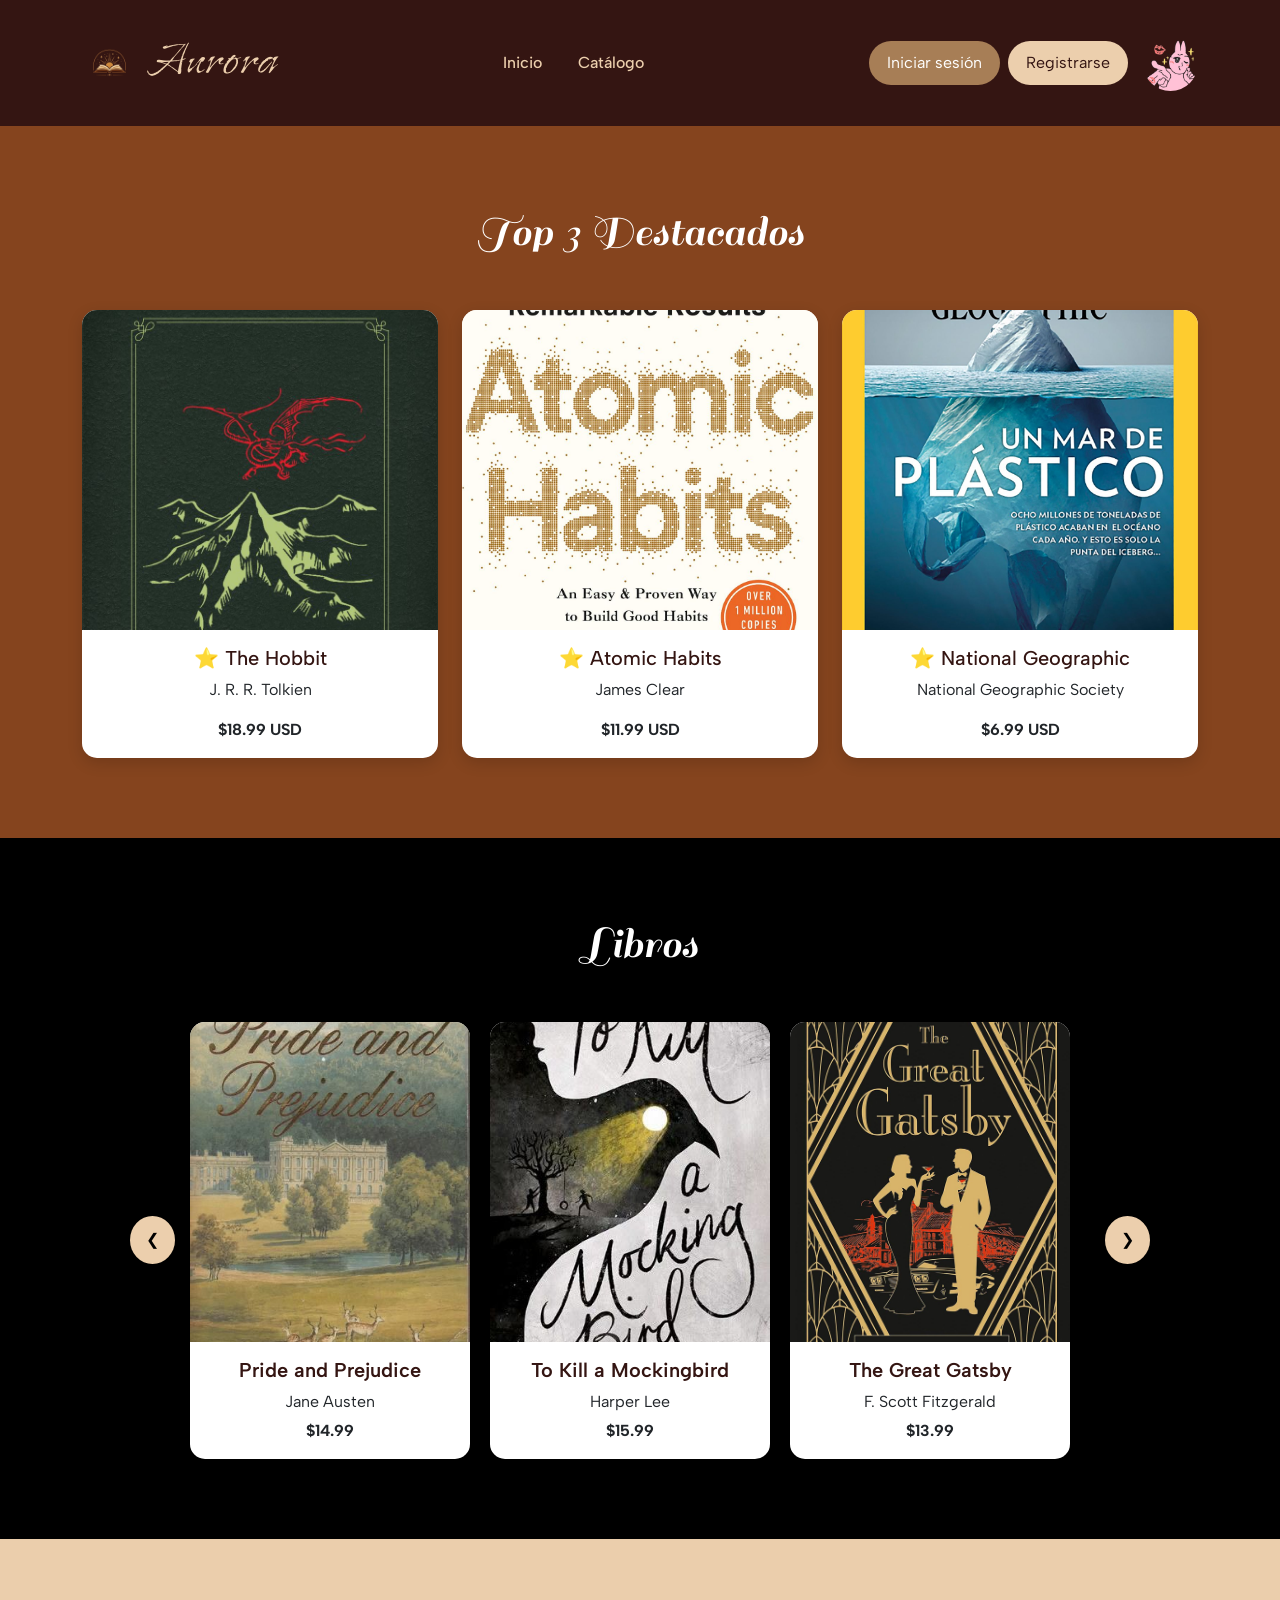
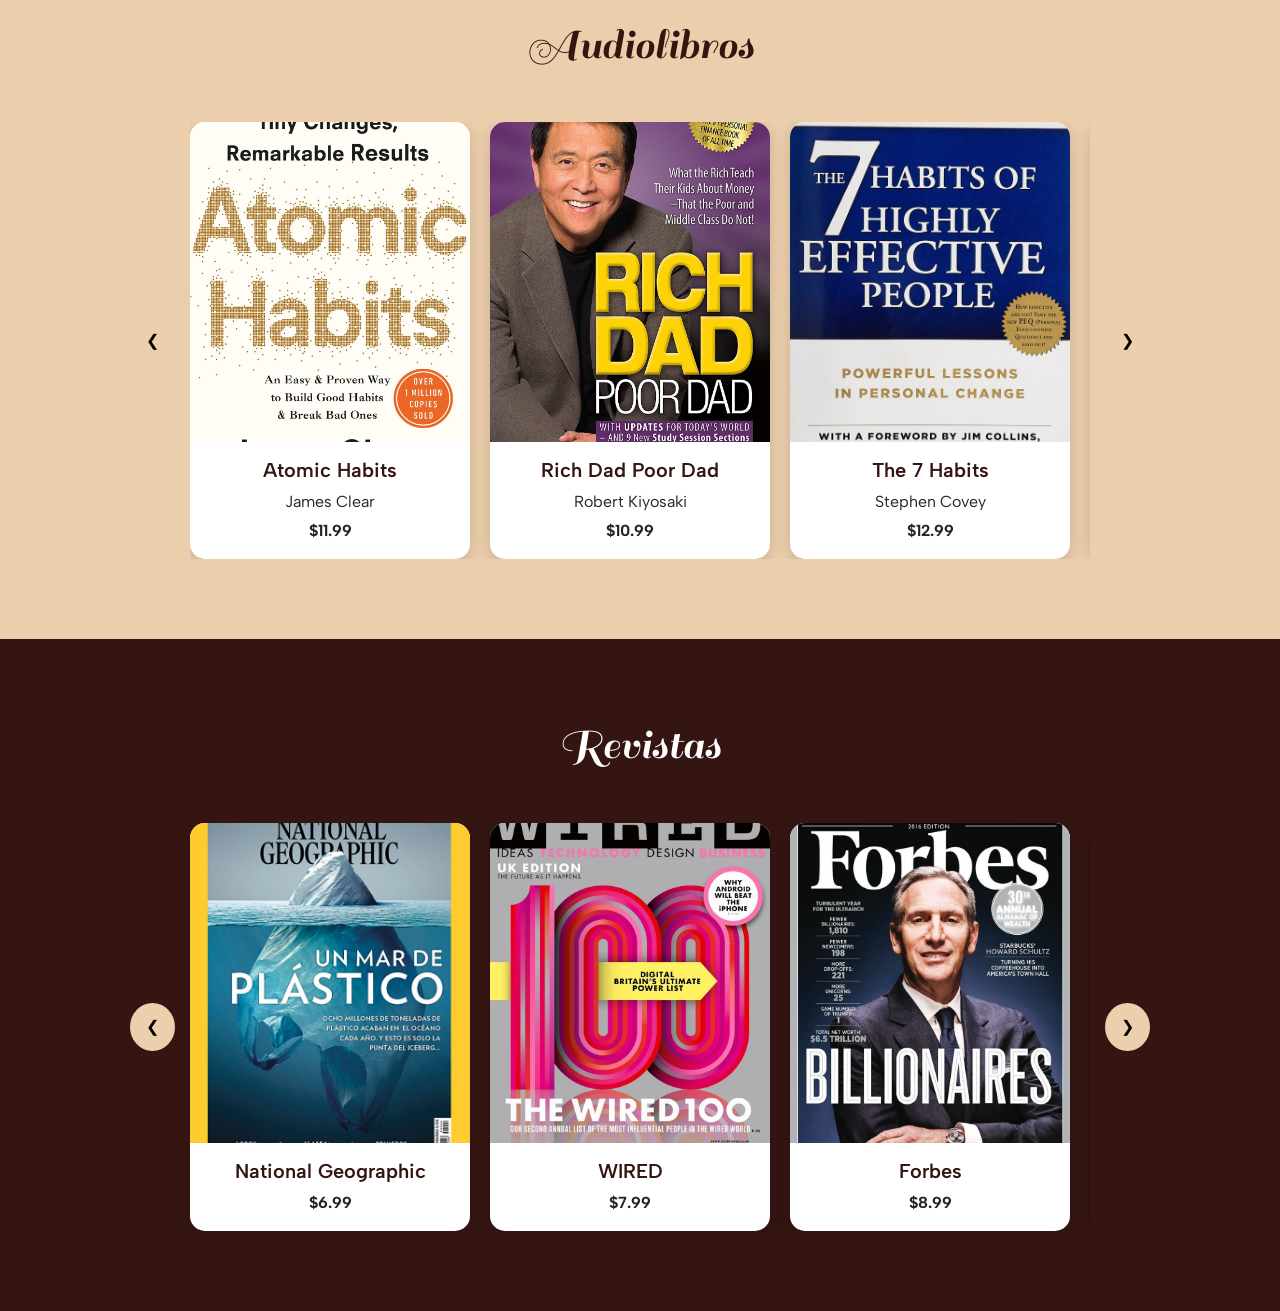
==== paginas/catalogo.html @ 2982da63 "Add files via upload" ====
<!DOCTYPE html>

<html lang="es">

<head>
    <meta charset="UTF-8">
    <meta name="viewport" content="width=device-width, initial-scale=1.0">
    <title>Catálogo - Aurora</title>


<link href="https://cdn.jsdelivr.net/npm/bootstrap@5.3.7/dist/css/bootstrap.min.css" rel="stylesheet">

<link href="https://fonts.googleapis.com/css2?family=Albert+Sans:wght@300;400;500;600&family=Island+Moments&family=Sail&display=swap" rel="stylesheet">

<link rel="stylesheet" href="../css/styles.css">


</head>

<body>

<header class="header">
    <div class="container">


    <nav class="navbar navbar-expand-lg">

        <img src="../assets/imagenes/img1.png" class="logo-img" alt="logo">

        <a class="logo" href="../index.html">
            Aurora
        </a>

        <div class="collapse navbar-collapse justify-content-center">
            <ul class="navbar-nav">

                <li class="nav-item">
                    <a class="nav-link" href="../index.html">
                        Inicio
                    </a>
                </li>

                <li class="nav-item">
                    <a class="nav-link" href="#">
                        Catálogo
                    </a>
                </li>

            </ul>
        </div>

        <div class="d-flex gap-2">
            <a href="login.html" class="btn-login">Iniciar sesión</a>
            <a href="registro.html" class="btn-registro">Registrarse</a>
        </div>

        <img src="../assets/imagenes/img2.png" class="perfil-img" alt="perfil">

    </nav>

</div>


</header>

<section class="top3">
    <div class="container">


    <h2 class="titulo-seccion text-white">
        Top 3 Destacados
    </h2>

    <div class="row g-4">

        <div class="col-md-4">
            <div class="card">
                <img src="../assets/imagenes/imagen6.jpg" class="card-img-top">
                <div class="card-body">
                    <h5>⭐ The Hobbit</h5>
                    <p>J. R. R. Tolkien</p>
                    <strong>$18.99 USD</strong>
                </div>
            </div>
        </div>

        <div class="col-md-4">
            <div class="card">
                <img src="../assets/imagenes/imagen11.jpg" class="card-img-top">
                <div class="card-body">
                    <h5>⭐ Atomic Habits</h5>
                    <p>James Clear</p>
                    <strong>$11.99 USD</strong>
                </div>
            </div>
        </div>

        <div class="col-md-4">
            <div class="card">
                <img src="../assets/imagenes/imagen21.jpg" class="card-img-top">
                <div class="card-body">
                    <h5>⭐ National Geographic</h5>
                    <p>National Geographic Society</p>
                    <strong>$6.99 USD</strong>
                </div>
            </div>
        </div>

    </div>

</div>


</section>

<section class="libros">
    <div class="container">


    <h2 class="titulo-seccion text-white">
        Libros
    </h2>

    <div class="catalogo-container">

        <button class="arrow" onclick="moverCatalogo('libros',-1)">&#10094;</button>

        <div class="catalogo-viewport">

            <div class="catalogo-track libros-track">

                <div class="catalogo-card libros-card">
                    <div class="card">
                        <img src="../assets/imagenes/imagen1.jpg" class="card-img-top">
                        <div class="card-body">
                            <h5>Pride and Prejudice</h5>
                            <p>Jane Austen</p>
                            <strong>$14.99</strong>
                        </div>
                    </div>
                </div>

                <div class="catalogo-card libros-card">
                    <div class="card">
                        <img src="../assets/imagenes/imagen2.jpg" class="card-img-top">
                        <div class="card-body">
                            <h5>To Kill a Mockingbird</h5>
                            <p>Harper Lee</p>
                            <strong>$15.99</strong>
                        </div>
                    </div>
                </div>

                <div class="catalogo-card libros-card">
                    <div class="card">
                        <img src="../assets/imagenes/imagen3.jpg" class="card-img-top">
                        <div class="card-body">
                            <h5>The Great Gatsby</h5>
                            <p>F. Scott Fitzgerald</p>
                            <strong>$13.99</strong>
                        </div>
                    </div>
                </div>

                <div class="catalogo-card libros-card">
                    <div class="card">
                        <img src="../assets/imagenes/imagen4.jpg" class="card-img-top">
                        <div class="card-body">
                            <h5>1984</h5>
                            <p>George Orwell</p>
                            <strong>$15.99</strong>
                        </div>
                    </div>
                </div>

                <div class="catalogo-card libros-card">
                    <div class="card">
                        <img src="../assets/imagenes/imagen5.jpg" class="card-img-top">
                        <div class="card-body">
                            <h5>The Hobbit</h5>
                            <p>J. R. R. Tolkien</p>
                            <strong>$18.99</strong>
                        </div>
                    </div>
                </div>

            </div>

        </div>

        <button class="arrow" onclick="moverCatalogo('libros',1)">&#10095;</button>

    </div>

</div>


</section>

<section class="audiolibros">
    <div class="container">


    <h2 class="titulo-seccion">
        Audiolibros
    </h2>

    <div class="catalogo-container">

        <button class="arrow" onclick="moverCatalogo('audio',-1)">&#10094;</button>

        <div class="catalogo-viewport">

            <div class="catalogo-track audio-track">

                <div class="catalogo-card audio-card"><div class="card"><img src="../assets/imagenes/imagen11.jpg" class="card-img-top"><div class="card-body"><h5>Atomic Habits</h5><p>James Clear</p><strong>$11.99</strong></div></div></div>

                <div class="catalogo-card audio-card"><div class="card"><img src="../assets/imagenes/imagen12.jpg" class="card-img-top"><div class="card-body"><h5>Rich Dad Poor Dad</h5><p>Robert Kiyosaki</p><strong>$10.99</strong></div></div></div>

                <div class="catalogo-card audio-card"><div class="card"><img src="../assets/imagenes/imagen13.jpg" class="card-img-top"><div class="card-body"><h5>The 7 Habits</h5><p>Stephen Covey</p><strong>$12.99</strong></div></div></div>

                <div class="catalogo-card audio-card"><div class="card"><img src="../assets/imagenes/imagen14.jpg" class="card-img-top"><div class="card-body"><h5>Thinking Fast and Slow</h5><p>Daniel Kahneman</p><strong>$14.99</strong></div></div></div>

                <div class="catalogo-card audio-card"><div class="card"><img src="../assets/imagenes/imagen15.jpg" class="card-img-top"><div class="card-body"><h5>Deep Work</h5><p>Cal Newport</p><strong>$12.99</strong></div></div></div>

            </div>

        </div>

        <button class="arrow" onclick="moverCatalogo('audio',1)">&#10095;</button>

    </div>

</div>


</section>

<section class="revistas">
    <div class="container">


    <h2 class="titulo-seccion text-white">
        Revistas
    </h2>

    <div class="catalogo-container">

        <button class="arrow" onclick="moverCatalogo('revistas',-1)">&#10094;</button>

        <div class="catalogo-viewport">

            <div class="catalogo-track revistas-track">

                <div class="catalogo-card revistas-card"><div class="card"><img src="../assets/imagenes/imagen21.jpg" class="card-img-top"><div class="card-body"><h5>National Geographic</h5><strong>$6.99</strong></div></div></div>

                <div class="catalogo-card revistas-card"><div class="card"><img src="../assets/imagenes/imagen22.jpg" class="card-img-top"><div class="card-body"><h5>WIRED</h5><strong>$7.99</strong></div></div></div>

                <div class="catalogo-card revistas-card"><div class="card"><img src="../assets/imagenes/imagen23.jpg" class="card-img-top"><div class="card-body"><h5>Forbes</h5><strong>$8.99</strong></div></div></div>

                <div class="catalogo-card revistas-card"><div class="card"><img src="../assets/imagenes/imagen24.jpg" class="card-img-top"><div class="card-body"><h5>The Economist</h5><strong>$9.99</strong></div></div></div>

                <div class="catalogo-card revistas-card"><div class="card"><img src="../assets/imagenes/imagen25.jpg" class="card-img-top"><div class="card-body"><h5>Vogue</h5><strong>$7.99</strong></div></div></div>

            </div>

        </div>

        <button class="arrow" onclick="moverCatalogo('revistas',1)">&#10095;</button>

    </div>

</div>


</section>

<script src="../js/java.js"></script>

<script src="https://cdn.jsdelivr.net/npm/bootstrap@5.3.7/dist/js/bootstrap.bundle.min.js"></script>

</body>
</html>
---- css/styles.css ----
@import url('https://fonts.googleapis.com/css2?family=Island+Moments&family=Sail&display=swap');

*{
    margin:0;
    padding:0;
    box-sizing:border-box;
}

html{
    scroll-behavior:smooth;
}

body{
    font-family:Arial, sans-serif;
    overflow-x:hidden;
}

.logo{
    font-family:'Island Moments', cursive;
    font-size:60px;
    color:#ECCFAD;
    text-decoration:none;
}

h1,h2,h3,.titulo-seccion{
    font-family:'Sail', cursive;
}

.header{
    background:#341512;
    padding:10px 0;
    position:sticky;
    top:0;
    z-index:1000;
}

.nav-link{
    color:#ECCFAD !important;
    margin:0 10px;
    font-weight:500;
}

.logo-img{
    width:55px;
    height:55px;
    border-radius:50%;
    object-fit:cover;
    margin-right:10px;
}

.perfil-img{
    width:55px;
    height:55px;
    border-radius:50%;
    object-fit:cover;
    margin-left:15px;
}

.btn-login{
    background:#A77E56;
    color:white;
    border:none;
    border-radius:25px;
    padding:10px 18px;
    text-decoration:none;
}

.btn-login:hover{
    background:#8d6743;
    color:white;
}

.btn-registro{
    background:#ECCFAD;
    color:#341512;
    border:none;
    border-radius:25px;
    padding:10px 18px;
    text-decoration:none;
}

.btn-registro:hover{
    background:#e1bc90;
    color:#341512;
}

.hero{
    background-image:url("../assets/imagenes/img3.jpg");
    background-size:cover;
    background-position:center;
    min-height:85vh;
}

.overlay{
    background:rgba(0,0,0,0.45);
    min-height:85vh;
    display:flex;
    align-items:center;
}

.hero-content{
    color:white;
}

.hero-content h1{
    font-size:4rem;
    max-width:700px;
    margin-bottom:20px;
}

.hero-content p{
    font-size:1.3rem;
    max-width:500px;
    margin-bottom:25px;
}

.btn-explorar{
    background:#341512;
    color:white;
    border:none;
    padding:12px 25px;
    border-radius:30px;
    font-weight:600;
}

.beneficios{
    background:#ECCFAD;
    padding:100px 0;
}

.imagenes-beneficios{
    display:flex;
    gap:20px;
    justify-content:center;
    align-items:flex-start;
}

.imagenes-beneficios img{
    width:45%;
    height:360px;
    object-fit:cover;
    border-radius:15px;
}

.imagenes-beneficios img:first-child{
    transform:translateY(-30px);
}

.imagenes-beneficios img:last-child{
    transform:translateY(30px);
}

.texto-beneficios h2{
    color:#341512;
    font-size:2.5rem;
    margin-bottom:20px;
}

.texto-beneficios p{
    color:#341512;
    font-size:1.1rem;
    line-height:1.8;
}

.estadisticas{
    background:#341512;
    color:white;
    padding:90px 0;
}

.estadisticas img{
    width:120px;
    height:120px;
    border-radius:50%;
    object-fit:cover;
    margin-bottom:15px;
}

.estadisticas h3{
    font-size:2rem;
    margin-top:10px;
}

.estadisticas p{
    color:#85441E;
}

.destacados{
    background:#ECCFAD;
    padding:100px 0;
}

.titulo-seccion{
    text-align:center;
    color:#341512;
    font-size:2.8rem;
    margin-bottom:50px;
}

.card{
    border:none;
    overflow:hidden;
    border-radius:15px;
    box-shadow:0 5px 15px rgba(0,0,0,0.15);
}

.card-img-top{
    height:320px;
    object-fit:cover;
}

.card-body{
    text-align:center;
}

.card-body h5{
    color:#341512;
}

.relleno{
    background:#A77E56;
    padding:100px 0;
    color:white;
}

.relleno h2{
    font-size:3rem;
    margin-bottom:20px;
}

.relleno img{
    width:100%;
    border-radius:15px;
}

.opiniones{
    background:#150D0B;
    padding:100px 0;
}

.opiniones-container{
    display:flex;
    align-items:center;
    justify-content:center;
    gap:15px;
}

.opiniones-viewport{
    width:900px;
    overflow:hidden;
}

.opiniones-track{
    display:flex;
    gap:20px;
    transition:transform 0.5s ease;
}

.opinion-card{
    background:#ECCFAD;
    padding:25px;
    border-radius:15px;
    text-align:center;
    width:280px;
    flex-shrink:0;
}

.opinion-card img{
    width:80px;
    height:80px;
    border-radius:50%;
    object-fit:cover;
    margin-bottom:10px;
}

.opinion-card h5{
    color:#341512;
    margin-bottom:10px;
}

.opinion-card p{
    color:#341512;
}

.stars{
    color:#f5c518;
    margin-bottom:8px;
}

.arrow{
    background:#ECCFAD;
    border:none;
    padding:12px 16px;
    border-radius:50%;
    cursor:pointer;
}

.footer{
    background:#A77E56;
    padding:40px 0;
}

.footer-content{
    display:flex;
    justify-content:space-between;
    align-items:center;
}

.footer p{
    color:white;
}

.footer img{
    width:130px;
    height:130px;
    object-fit:cover;
}

.auth{
    background-image:url("../assets/imagenes/img17.jpg");
    background-size:cover;
    background-position:center;
    min-height:100vh;
    display:flex;
    justify-content:center;
    align-items:center;
    padding:20px;
}

.formulario{
    background:rgba(255,255,255,0.9);
    width:400px;
    padding:35px;
    border-radius:15px;
    display:flex;
    flex-direction:column;
    gap:15px;
}

.formulario h2{
    text-align:center;
    color:#341512;
}

.formulario input{
    padding:12px;
    border:1px solid #ccc;
    border-radius:8px;
}

.formulario button{
    background:#341512;
    color:white;
    border:none;
    padding:12px;
    border-radius:8px;
}
@import url('https://fonts.googleapis.com/css2?family=Albert+Sans:wght@300;400;500;600&family=Island+Moments&family=Sail&display=swap');

body{
font-family:'Albert Sans', sans-serif;
overflow-x:hidden;
}

h1,h2,h3,.titulo-seccion{
font-family:'Sail', cursive;
}

.top3{
background:#85441E;
padding:80px 0;
}

.top3 .titulo-seccion{
color:white;
}

.libros{
background:#000000;
padding:80px 0;
}

.libros .titulo-seccion{
color:white;
}

.audiolibros{
background:#EBCEAC;
padding:80px 0;
}

.audiolibros .titulo-seccion{
color:#341512;
}

.revistas{
background:#341512;
padding:80px 0;
}

.revistas .titulo-seccion{
color:white;
}

.catalogo-container{
display:flex;
align-items:center;
justify-content:center;
gap:15px;
}

.catalogo-viewport{
width:900px;
overflow:hidden;
}

.catalogo-track{
display:flex;
gap:20px;
transition:transform .5s ease;
}

.catalogo-card{
width:280px;
flex-shrink:0;
}

.catalogo-card .card{
height:100%;
border:none;
border-radius:15px;
overflow:hidden;
}

.catalogo-card .card-img-top{
height:320px;
object-fit:cover;
}

.catalogo-card .card-body{
text-align:center;
font-family:'Albert Sans', sans-serif;
}

.catalogo-card h5{
color:#341512;
font-weight:600;
}

.catalogo-card p{
margin-bottom:5px;
}

.precio{
color:#85441E;
font-weight:bold;
}


@media(max-width:992px){
    .hero-content h1{
        font-size:3rem;
    }

    .imagenes-beneficios{
        margin-bottom:30px;
    }

    .relleno{
        text-align:center;
    }

    .relleno img{
        margin-top:30px;
    }
}

@media(max-width:768px){
    .logo{
        font-size:45px;
    }

    .perfil-img{
        display:none;
    }

    .hero{
        min-height:70vh;
    }

    .overlay{
        min-height:70vh;
        text-align:center;
    }

    .hero-content h1{
        font-size:2.2rem;
    }

    .hero-content p{
        font-size:1rem;
    }

    .imagenes-beneficios{
        flex-direction:column;
        align-items:center;
    }

    .imagenes-beneficios img{
        width:90%;
        height:250px;
    }

    .estadisticas img{
        width:90px;
        height:90px;
    }

    .titulo-seccion{
        font-size:2rem;
    }

    .relleno h2{
        font-size:2rem;
    }

    .footer-content{
        flex-direction:column;
        text-align:center;
        gap:20px;
    }

    .formulario{
        width:90%;
    }

    .opiniones-viewport{
        width:100%;
    }

    .opinion-card{
        width:260px;
    }
    .catalogo-viewport{
    width:280px;
}

.catalogo-card{
    width:280px;
}

.opiniones-viewport{
    width:280px;
}

.opinion-card{
    width:280px;
}
.catalogo-track{
    gap:0;
}

.catalogo-card{
    width:280px;
    min-width:280px;
}

.opinion-card{
    width:280px;
    min-width:280px;
}
}
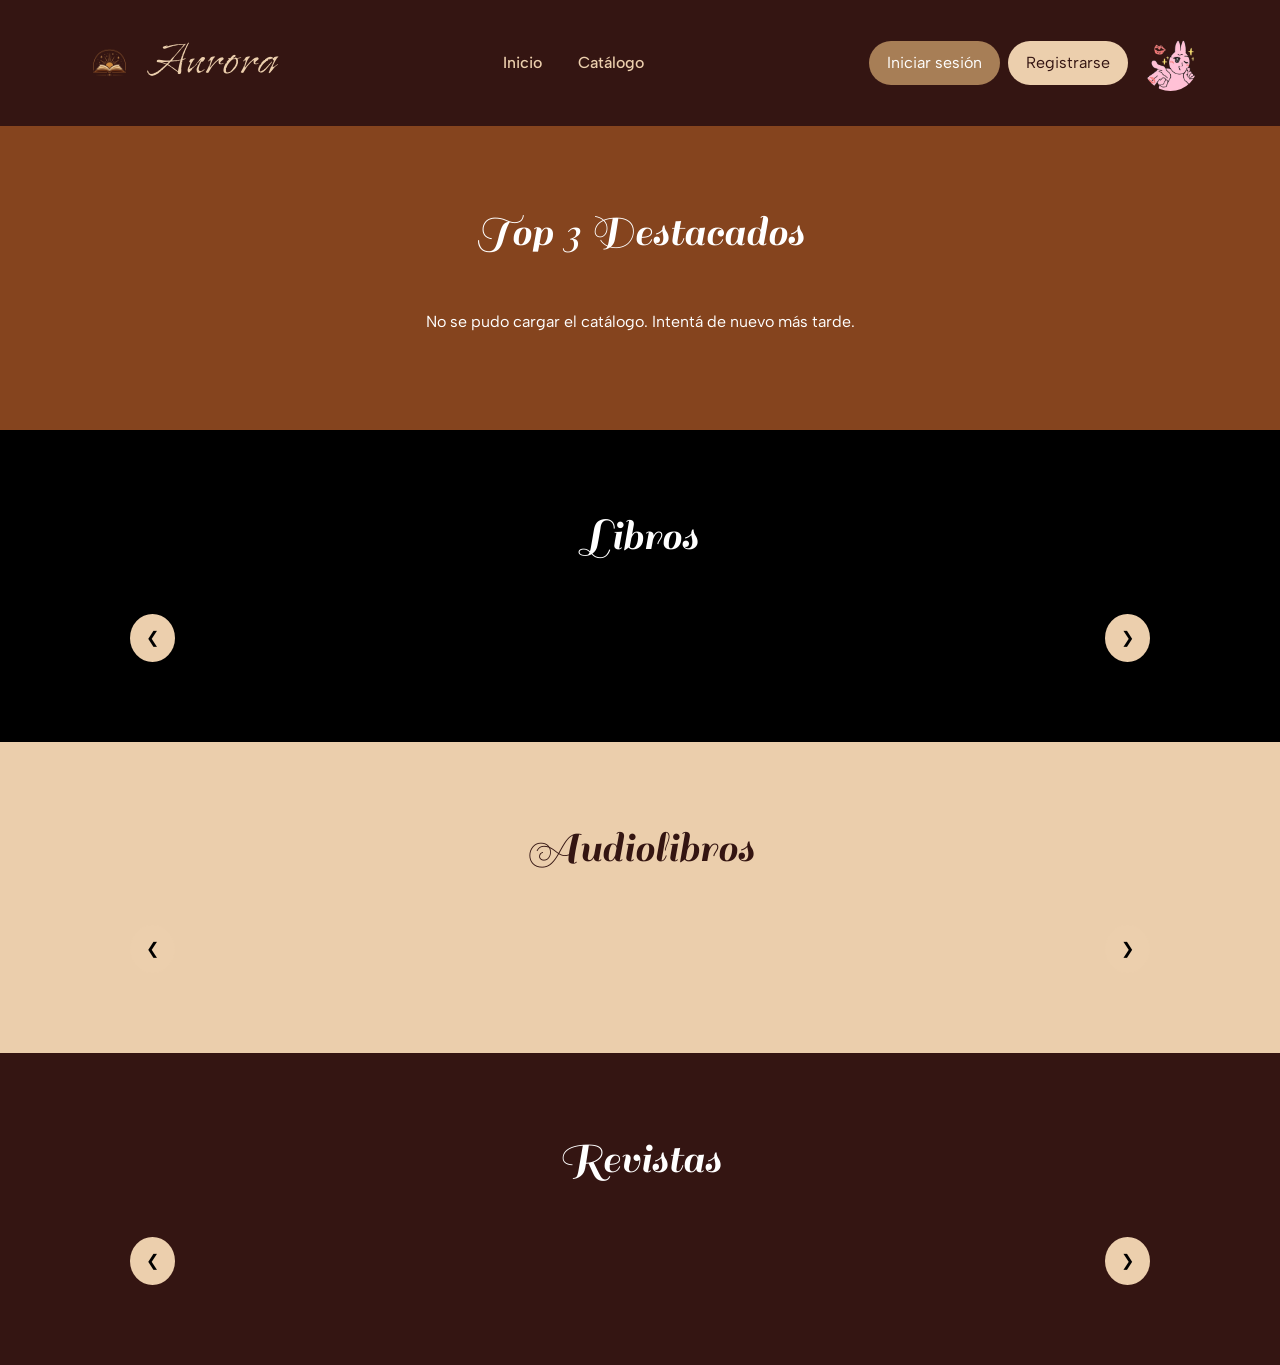
==== commit a0148eb5: "Codigo con errores......" ====
--- a/paginas/catalogo.html
+++ b/paginas/catalogo.html
@@ -1,283 +1,172 @@
-<!DOCTYPE html>
-
-<html lang="es">
-
-<head>
-    <meta charset="UTF-8">
-    <meta name="viewport" content="width=device-width, initial-scale=1.0">
-    <title>Catálogo - Aurora</title>
-
-
-<link href="https://cdn.jsdelivr.net/npm/bootstrap@5.3.7/dist/css/bootstrap.min.css" rel="stylesheet">
-
-<link href="https://fonts.googleapis.com/css2?family=Albert+Sans:wght@300;400;500;600&family=Island+Moments&family=Sail&display=swap" rel="stylesheet">
-
-<link rel="stylesheet" href="../css/styles.css">
-
-
-</head>
-
-<body>
-
-<header class="header">
-    <div class="container">
-
-
-    <nav class="navbar navbar-expand-lg">
-
-        <img src="../assets/imagenes/img1.png" class="logo-img" alt="logo">
-
-        <a class="logo" href="../index.html">
-            Aurora
-        </a>
-
-        <div class="collapse navbar-collapse justify-content-center">
-            <ul class="navbar-nav">
-
-                <li class="nav-item">
-                    <a class="nav-link" href="../index.html">
-                        Inicio
-                    </a>
-                </li>
-
-                <li class="nav-item">
-                    <a class="nav-link" href="#">
-                        Catálogo
-                    </a>
-                </li>
-
-            </ul>
-        </div>
-
-        <div class="d-flex gap-2">
-            <a href="login.html" class="btn-login">Iniciar sesión</a>
-            <a href="registro.html" class="btn-registro">Registrarse</a>
-        </div>
-
-        <img src="../assets/imagenes/img2.png" class="perfil-img" alt="perfil">
-
-    </nav>
-
-</div>
-
-
-</header>
-
-<section class="top3">
-    <div class="container">
-
-
-    <h2 class="titulo-seccion text-white">
-        Top 3 Destacados
-    </h2>
-
-    <div class="row g-4">
-
-        <div class="col-md-4">
-            <div class="card">
-                <img src="../assets/imagenes/imagen6.jpg" class="card-img-top">
-                <div class="card-body">
-                    <h5>⭐ The Hobbit</h5>
-                    <p>J. R. R. Tolkien</p>
-                    <strong>$18.99 USD</strong>
-                </div>
-            </div>
-        </div>
-
-        <div class="col-md-4">
-            <div class="card">
-                <img src="../assets/imagenes/imagen11.jpg" class="card-img-top">
-                <div class="card-body">
-                    <h5>⭐ Atomic Habits</h5>
-                    <p>James Clear</p>
-                    <strong>$11.99 USD</strong>
-                </div>
-            </div>
-        </div>
-
-        <div class="col-md-4">
-            <div class="card">
-                <img src="../assets/imagenes/imagen21.jpg" class="card-img-top">
-                <div class="card-body">
-                    <h5>⭐ National Geographic</h5>
-                    <p>National Geographic Society</p>
-                    <strong>$6.99 USD</strong>
-                </div>
-            </div>
-        </div>
-
-    </div>
-
-</div>
-
-
-</section>
-
-<section class="libros">
-    <div class="container">
-
-
-    <h2 class="titulo-seccion text-white">
-        Libros
-    </h2>
-
-    <div class="catalogo-container">
-
-        <button class="arrow" onclick="moverCatalogo('libros',-1)">&#10094;</button>
-
-        <div class="catalogo-viewport">
-
-            <div class="catalogo-track libros-track">
-
-                <div class="catalogo-card libros-card">
-                    <div class="card">
-                        <img src="../assets/imagenes/imagen1.jpg" class="card-img-top">
-                        <div class="card-body">
-                            <h5>Pride and Prejudice</h5>
-                            <p>Jane Austen</p>
-                            <strong>$14.99</strong>
-                        </div>
-                    </div>
-                </div>
-
-                <div class="catalogo-card libros-card">
-                    <div class="card">
-                        <img src="../assets/imagenes/imagen2.jpg" class="card-img-top">
-                        <div class="card-body">
-                            <h5>To Kill a Mockingbird</h5>
-                            <p>Harper Lee</p>
-                            <strong>$15.99</strong>
-                        </div>
-                    </div>
-                </div>
-
-                <div class="catalogo-card libros-card">
-                    <div class="card">
-                        <img src="../assets/imagenes/imagen3.jpg" class="card-img-top">
-                        <div class="card-body">
-                            <h5>The Great Gatsby</h5>
-                            <p>F. Scott Fitzgerald</p>
-                            <strong>$13.99</strong>
-                        </div>
-                    </div>
-                </div>
-
-                <div class="catalogo-card libros-card">
-                    <div class="card">
-                        <img src="../assets/imagenes/imagen4.jpg" class="card-img-top">
-                        <div class="card-body">
-                            <h5>1984</h5>
-                            <p>George Orwell</p>
-                            <strong>$15.99</strong>
-                        </div>
-                    </div>
-                </div>
-
-                <div class="catalogo-card libros-card">
-                    <div class="card">
-                        <img src="../assets/imagenes/imagen5.jpg" class="card-img-top">
-                        <div class="card-body">
-                            <h5>The Hobbit</h5>
-                            <p>J. R. R. Tolkien</p>
-                            <strong>$18.99</strong>
-                        </div>
-                    </div>
-                </div>
-
-            </div>
-
-        </div>
-
-        <button class="arrow" onclick="moverCatalogo('libros',1)">&#10095;</button>
-
-    </div>
-
-</div>
-
-
-</section>
-
-<section class="audiolibros">
-    <div class="container">
-
-
-    <h2 class="titulo-seccion">
-        Audiolibros
-    </h2>
-
-    <div class="catalogo-container">
-
-        <button class="arrow" onclick="moverCatalogo('audio',-1)">&#10094;</button>
-
-        <div class="catalogo-viewport">
-
-            <div class="catalogo-track audio-track">
-
-                <div class="catalogo-card audio-card"><div class="card"><img src="../assets/imagenes/imagen11.jpg" class="card-img-top"><div class="card-body"><h5>Atomic Habits</h5><p>James Clear</p><strong>$11.99</strong></div></div></div>
-
-                <div class="catalogo-card audio-card"><div class="card"><img src="../assets/imagenes/imagen12.jpg" class="card-img-top"><div class="card-body"><h5>Rich Dad Poor Dad</h5><p>Robert Kiyosaki</p><strong>$10.99</strong></div></div></div>
-
-                <div class="catalogo-card audio-card"><div class="card"><img src="../assets/imagenes/imagen13.jpg" class="card-img-top"><div class="card-body"><h5>The 7 Habits</h5><p>Stephen Covey</p><strong>$12.99</strong></div></div></div>
-
-                <div class="catalogo-card audio-card"><div class="card"><img src="../assets/imagenes/imagen14.jpg" class="card-img-top"><div class="card-body"><h5>Thinking Fast and Slow</h5><p>Daniel Kahneman</p><strong>$14.99</strong></div></div></div>
-
-                <div class="catalogo-card audio-card"><div class="card"><img src="../assets/imagenes/imagen15.jpg" class="card-img-top"><div class="card-body"><h5>Deep Work</h5><p>Cal Newport</p><strong>$12.99</strong></div></div></div>
-
-            </div>
-
-        </div>
-
-        <button class="arrow" onclick="moverCatalogo('audio',1)">&#10095;</button>
-
-    </div>
-
-</div>
-
-
-</section>
-
-<section class="revistas">
-    <div class="container">
-
-
-    <h2 class="titulo-seccion text-white">
-        Revistas
-    </h2>
-
-    <div class="catalogo-container">
-
-        <button class="arrow" onclick="moverCatalogo('revistas',-1)">&#10094;</button>
-
-        <div class="catalogo-viewport">
-
-            <div class="catalogo-track revistas-track">
-
-                <div class="catalogo-card revistas-card"><div class="card"><img src="../assets/imagenes/imagen21.jpg" class="card-img-top"><div class="card-body"><h5>National Geographic</h5><strong>$6.99</strong></div></div></div>
-
-                <div class="catalogo-card revistas-card"><div class="card"><img src="../assets/imagenes/imagen22.jpg" class="card-img-top"><div class="card-body"><h5>WIRED</h5><strong>$7.99</strong></div></div></div>
-
-                <div class="catalogo-card revistas-card"><div class="card"><img src="../assets/imagenes/imagen23.jpg" class="card-img-top"><div class="card-body"><h5>Forbes</h5><strong>$8.99</strong></div></div></div>
-
-                <div class="catalogo-card revistas-card"><div class="card"><img src="../assets/imagenes/imagen24.jpg" class="card-img-top"><div class="card-body"><h5>The Economist</h5><strong>$9.99</strong></div></div></div>
-
-                <div class="catalogo-card revistas-card"><div class="card"><img src="../assets/imagenes/imagen25.jpg" class="card-img-top"><div class="card-body"><h5>Vogue</h5><strong>$7.99</strong></div></div></div>
-
-            </div>
-
-        </div>
-
-        <button class="arrow" onclick="moverCatalogo('revistas',1)">&#10095;</button>
-
-    </div>
-
-</div>
-
-
-</section>
-
-<script src="../js/java.js"></script>
-
-<script src="https://cdn.jsdelivr.net/npm/bootstrap@5.3.7/dist/js/bootstrap.bundle.min.js"></script>
-
-</body>
-</html>
+<!DOCTYPE html>
+
+<html lang="es">
+
+<head>
+    <meta charset="UTF-8">
+    <meta name="viewport" content="width=device-width, initial-scale=1.0">
+    <title>Catálogo - Aurora</title>
+
+
+<link href="https://cdn.jsdelivr.net/npm/bootstrap@5.3.7/dist/css/bootstrap.min.css" rel="stylesheet">
+
+<link href="https://fonts.googleapis.com/css2?family=Albert+Sans:wght@300;400;500;600&family=Island+Moments&family=Sail&display=swap" rel="stylesheet">
+
+<link rel="stylesheet" href="../css/styles.css">
+
+
+</head>
+
+<body>
+
+<header class="header">
+    <div class="container">
+
+
+    <nav class="navbar navbar-expand-lg">
+
+        <img src="../assets/imagenes/img1.png" class="logo-img" alt="logo">
+
+        <a class="logo" href="../index.html">
+            Aurora
+        </a>
+
+        <div class="collapse navbar-collapse justify-content-center">
+            <ul class="navbar-nav">
+
+                <li class="nav-item">
+                    <a class="nav-link" href="../index.html">
+                        Inicio
+                    </a>
+                </li>
+
+                <li class="nav-item">
+                    <a class="nav-link" href="#">
+                        Catálogo
+                    </a>
+                </li>
+
+            </ul>
+        </div>
+
+        <div id="acciones-sesion" class="d-flex gap-2">
+            <a href="login.html" class="btn-login">Iniciar sesión</a>
+            <a href="registro.html" class="btn-registro">Registrarse</a>
+        </div>
+
+        <img src="../assets/imagenes/img2.png" class="perfil-img" alt="perfil">
+
+    </nav>
+
+</div>
+
+
+</header>
+
+<!-- El contenido del catálogo se carga desde la API (/api/libros) con js/catalogo.js -->
+
+<section class="top3">
+    <div class="container">
+
+
+    <h2 class="titulo-seccion text-white">
+        Top 3 Destacados
+    </h2>
+
+    <div id="top3" class="row g-4"></div>
+
+</div>
+
+
+</section>
+
+<section class="libros">
+    <div class="container">
+
+
+    <h2 class="titulo-seccion text-white">
+        Libros
+    </h2>
+
+    <div class="catalogo-container">
+
+        <button class="arrow" onclick="moverCatalogo('libros',-1)">&#10094;</button>
+
+        <div class="catalogo-viewport">
+
+            <div class="catalogo-track libros-track"></div>
+
+        </div>
+
+        <button class="arrow" onclick="moverCatalogo('libros',1)">&#10095;</button>
+
+    </div>
+
+</div>
+
+
+</section>
+
+<section class="audiolibros">
+    <div class="container">
+
+
+    <h2 class="titulo-seccion">
+        Audiolibros
+    </h2>
+
+    <div class="catalogo-container">
+
+        <button class="arrow" onclick="moverCatalogo('audio',-1)">&#10094;</button>
+
+        <div class="catalogo-viewport">
+
+            <div class="catalogo-track audio-track"></div>
+
+        </div>
+
+        <button class="arrow" onclick="moverCatalogo('audio',1)">&#10095;</button>
+
+    </div>
+
+</div>
+
+
+</section>
+
+<section class="revistas">
+    <div class="container">
+
+
+    <h2 class="titulo-seccion text-white">
+        Revistas
+    </h2>
+
+    <div class="catalogo-container">
+
+        <button class="arrow" onclick="moverCatalogo('revistas',-1)">&#10094;</button>
+
+        <div class="catalogo-viewport">
+
+            <div class="catalogo-track revistas-track"></div>
+
+        </div>
+
+        <button class="arrow" onclick="moverCatalogo('revistas',1)">&#10095;</button>
+
+    </div>
+
+</div>
+
+
+</section>
+
+<script src="../js/java.js"></script>
+<script src="../js/auth.js"></script>
+<script src="../js/catalogo.js"></script>
+<script>mostrarSesionEnHeader();</script>
+
+<script src="https://cdn.jsdelivr.net/npm/bootstrap@5.3.7/dist/js/bootstrap.bundle.min.js"></script>
+
+</body>
+</html>
--- a/css/styles.css
+++ b/css/styles.css
@@ -342,6 +342,45 @@
     color:#341512;
 }
 
+.formulario .error{
+    color:#b3261e;
+    text-align:center;
+    margin:0;
+    min-height:1.2em;
+}
+
+/* Panel de administración */
+
+.panel{
+    background:#ECCFAD;
+    min-height:100vh;
+}
+
+.panel-sidebar{
+    background:#341512;
+}
+
+.panel-sidebar .logo{
+    font-size:45px;
+}
+
+.panel-header{
+    background:#A77E56;
+    color:white;
+}
+
+.panel-header h1{
+    font-family:'Sail', cursive;
+}
+
+.panel .card h2{
+    color:#341512;
+}
+
+.panel .table th{
+    color:#85441E;
+}
+
 .formulario input{
     padding:12px;
     border:1px solid #ccc;
